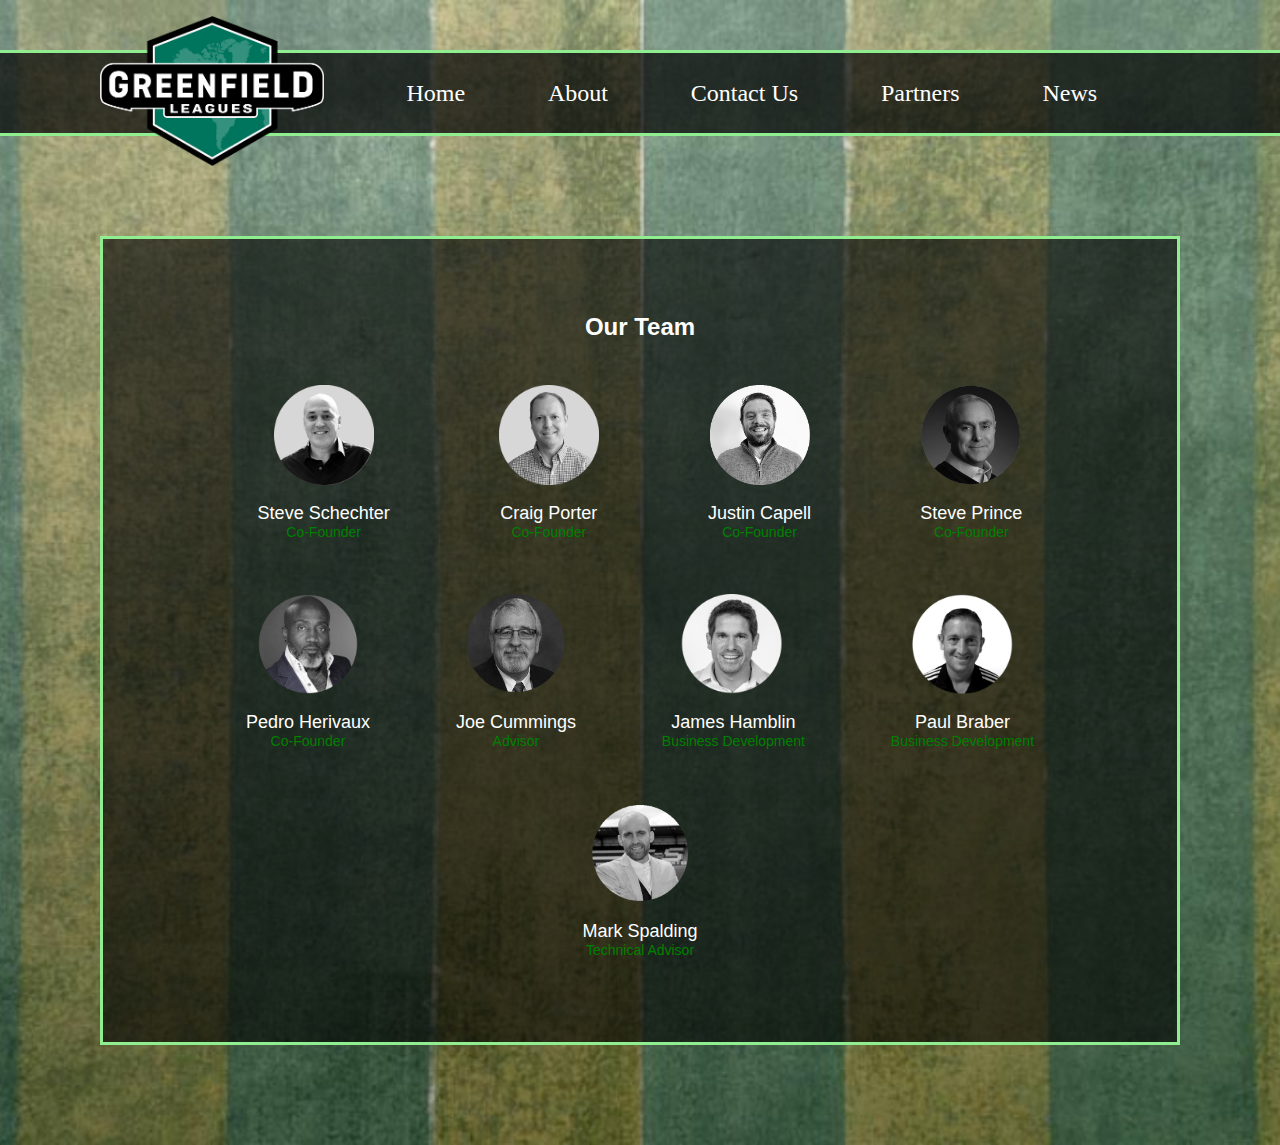
==== about.html @ 514cbef9 "about us page" ====
<!DOCTYPE html>
<html lang="en">
<head>
    <meta charset="UTF-8">
    <meta name="viewport" content="width=device-width, initial-scale=1.0">
    <title>Greenfield LLC</title>
    <link rel="stylesheet" href="assets/main.css">
</head>
<body>
    <div class="nav">
        <div class="image">
            <img src="assets/logo.png">
        </div>
        <div class="tabs">
            <p><a href="index.html">Home</a></p>
            <p><a href="about.html">About</a></p>
            <p><a>Contact Us</a></p>
            <p><a>Partners</a></p>
            <p><a>News</a></p>
        </div>
    </div>
    <div class="container">
        <div class="content">
            <p>Our Team</p>
            <div class="team">
                <div class="person">
                    <img src="assets/Steve.png">
                    <p class="name">Steve Schechter</p>
                    <p class="title">Co-Founder</p>
                </div>
                <div class="person">
                    <img src="assets/craigp.png">
                    <p class="name">Craig Porter</p>
                    <p class="title">Co-Founder</p>
                </div>
                <div class="person">
                    <img src="assets/JC.png">
                    <p class="name">Justin Capell</p>
                    <p class="title">Co-Founder</p>
                </div>
                <div class="person">
                    <img src="assets/steveprince.png">
                    <p class="name">Steve Prince</p>
                    <p class="title">Co-Founder</p>
                </div>
                <div class="person">
                    <img src="assets/pedro.png">
                    <p class="name">Pedro Herivaux</p>
                    <p class="title">Co-Founder</p>
                </div>
                <div class="person">
                    <img src="assets/joe-cummings.png">
                    <p class="name">Joe Cummings</p>
                    <p class="title">Advisor</p>
                </div>
                <div class="person">
                    <img src="assets/hamblin1.png">
                    <p class="name">James Hamblin</p>
                    <p class="title">Business Development</p>
                </div>
                <div class="person">
                    <img src="assets/PAUL-BABER.png">
                    <p class="name">Paul Braber</p>
                    <p class="title">Business Development</p>
                </div>
                <div class="person">
                    <img src="assets/spalding.png">
                    <p class="name">Mark Spalding</p>
                    <p class="title">Technical Advisor</p>
                </div>
            </div>
        </div>
    </div>
</body>
</html>
---- assets/main.css ----
body {
    margin: 0;
    background-image: url('background.jpg');
    background-position: center;
    background-size: cover;
}

.nav img {
    height: 150px;
}

.nav {
    display: flex;
    margin-top: 50px;
    border-top: 3px solid lightgreen;
    border-bottom: 3px solid lightgreen;
    background-color: rgba(0, 0, 0, .7);
    color: white;
    align-items: center;
    padding: 0px 100px;
    max-height: 80px;
}

.nav .tabs {
    display: flex;
    justify-content: space-evenly;
    width: 100%;
    font-size: 24px;
}

.nav .tabs p a {
    cursor: pointer;
    color: white;
    text-decoration: none;
}

.nav .tabs p a:hover {
    text-decoration: underline;
}

.container {
    padding: 0 100px 100px 100px;
}

.content {
    border: 3px solid lightgreen;
    margin: auto;
    margin-top: 100px;
    background-color:rgba(0, 0, 0, .6);
    padding: 50px 100px;
}

.content p {
    color: white;
    font-size: 24px;
    text-align: center;
    font-weight: bold;
    font-family: Arial, Helvetica, sans-serif;
}

.leagues {
    display: flex;
    justify-content: space-evenly;
    flex-wrap: wrap;
    margin-top: 50px;
}

.leagues div.league {
    display: flex;
    flex-direction: column;
    justify-content: center;
    align-items: center;
}

div.league a {
    color: white;
    margin-top: 20px;
    font-family: Arial, Helvetica, sans-serif;
    font-weight: 100;
}

div.league a:hover {
    font-weight: bold;
}

.leagues img.league {
    height: 150px;
}

/* ABOUT US */

.team {
    display: flex;
    justify-content: space-around;
    flex-wrap: wrap;
}

.team .person {
    display: flex;
    flex-direction: column;
    align-items: center;
    margin: 20px 40px;
}

.team .person img {
    height: 100px;
}

.team .person p.name {
    font-size: 18px;
    font-weight: lighter;
    margin-bottom: 0;
}

.team .person p.title {
    font-size: 14px;
    font-weight: lighter;
    color: green;
    margin-top: 0;
}
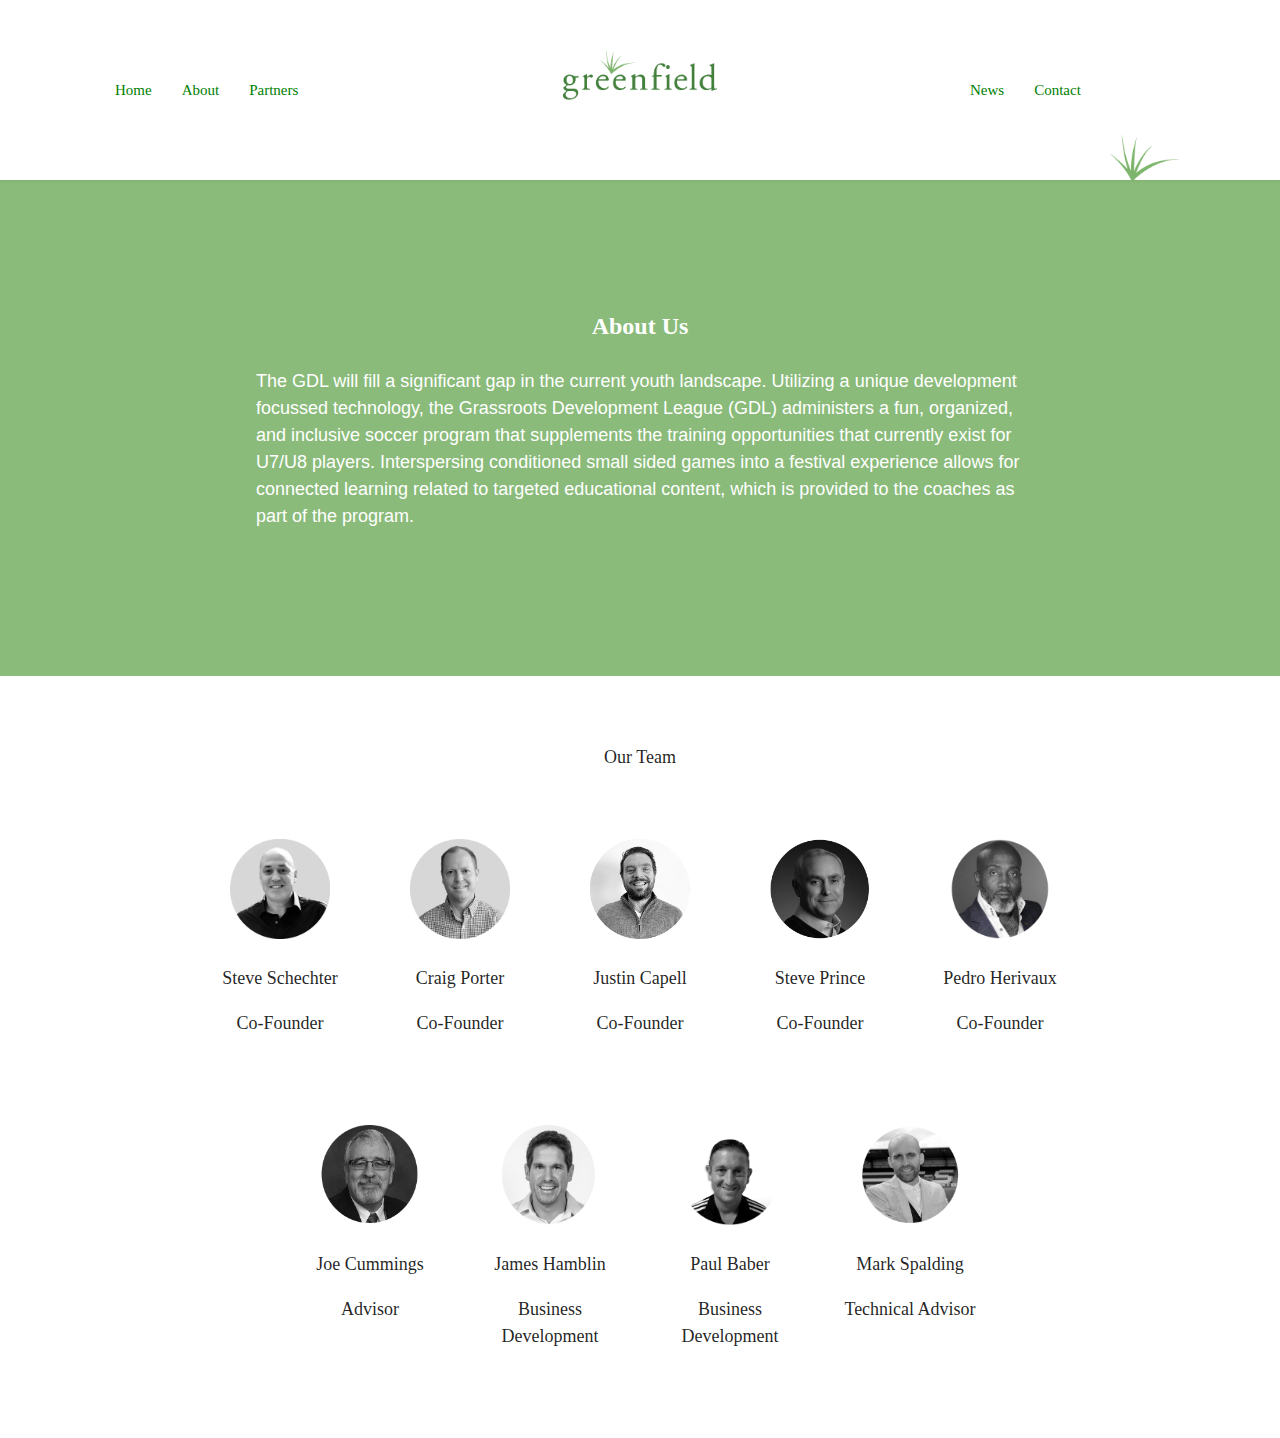
==== commit 05d24225: "start of about us page" ====
--- a/about.html
+++ b/about.html
@@ -5,71 +5,103 @@
     <meta name="viewport" content="width=device-width, initial-scale=1.0">
     <title>Greenfield LLC</title>
     <link rel="stylesheet" href="assets/main.css">
+    <link rel="stylesheet" href="https://cdnjs.cloudflare.com/ajax/libs/font-awesome/4.7.0/css/font-awesome.min.css">
+    <link rel="stylesheet" href="https://cdnjs.cloudflare.com/ajax/libs/materialize/1.0.0/css/materialize.min.css">
 </head>
 <body>
-    <div class="nav">
-        <div class="image">
-            <img src="assets/logo.png">
+
+    <nav class="nav">
+        <div class="nav-wrapper">
+            <ul class="left hide-on-med-and-down">
+                <li><a href="#">Home</a></li>
+                <li><a href="about.html">About</a></li>
+                <li><a href="#">Partners</a></li>
+            </ul>
+            <a href="#" class="brand-logo center"><img src="assets/greenfield.png"></a>
+            <a href="#" data-target="mobile-demo" class="sidenav-trigger"><i class="fa fa-bars"></i></a>
+            <ul class="right hide-on-med-and-down">
+                <li><a href="#">News</a></li>
+                <li><a href="#">Contact</a></li>
+                <img src="assets/grass.png" alt="" class="grass">
+            </ul>
         </div>
-        <div class="tabs">
-            <p><a href="index.html">Home</a></p>
-            <p><a href="about.html">About</a></p>
-            <p><a>Contact Us</a></p>
-            <p><a>Partners</a></p>
-            <p><a>News</a></p>
+    </nav>
+
+    <ul class="sidenav" id="mobile-demo">
+        <li><a href="#">Home</a></li>
+        <li><a href="#">About</a></li>
+        <li><a href="#">Partners</a></li>
+        <li><a href="#">News</a></li>
+        <li><a href="#">Contact</a></li>
+    </ul>
+
+    <div class="aboutus">
+        <div class="description">
+            <p class="title">About Us</p>
+            <p class="paragraph">The GDL will fill a significant gap in the current youth landscape. Utilizing a unique development focussed technology, the Grassroots Development League (GDL) administers a fun, organized, and inclusive soccer program that supplements the training opportunities that currently exist for U7/U8 players. Interspersing conditioned small sided games into a festival experience allows for connected learning related to targeted educational content, which is provided to the coaches as part of the program. </p>
         </div>
-    </div>
-    <div class="container">
-        <div class="content">
-            <p>Our Team</p>
-            <div class="team">
-                <div class="person">
-                    <img src="assets/Steve.png">
+        <div class="team">
+            <div class="heads row">
+                <p>Our Team</p>
+                <div class="head col s12 m4 l2 offset-l1">
+                    <img src="assets/Steve.png" alt="">
                     <p class="name">Steve Schechter</p>
                     <p class="title">Co-Founder</p>
                 </div>
-                <div class="person">
-                    <img src="assets/craigp.png">
+                <div class="head col s12 m4 l2">
+                    <img src="assets/craigp.png" alt="">
                     <p class="name">Craig Porter</p>
                     <p class="title">Co-Founder</p>
                 </div>
-                <div class="person">
-                    <img src="assets/JC.png">
+                <div class="head col s12 m4 l2">
+                    <img src="assets/JC.png" alt="">
                     <p class="name">Justin Capell</p>
                     <p class="title">Co-Founder</p>
                 </div>
-                <div class="person">
-                    <img src="assets/steveprince.png">
+                <div class="head col s12 m4 l2">
+                    <img src="assets/steveprince.png" alt="">
                     <p class="name">Steve Prince</p>
                     <p class="title">Co-Founder</p>
                 </div>
-                <div class="person">
-                    <img src="assets/pedro.png">
+                <div class="head col s12 m4 l2">
+                    <img src="assets/pedro.png" alt="">
                     <p class="name">Pedro Herivaux</p>
                     <p class="title">Co-Founder</p>
                 </div>
-                <div class="person">
-                    <img src="assets/joe-cummings.png">
+            </div>
+            <div class="heads row">
+                <div class="head col s12 m4 l2 offset-l2">
+                    <img src="assets/joe-cummings.png" alt="">
                     <p class="name">Joe Cummings</p>
                     <p class="title">Advisor</p>
                 </div>
-                <div class="person">
-                    <img src="assets/hamblin1.png">
+                <div class="head col s12 m4 l2">
+                    <img src="assets/hamblin1.png" alt="">
                     <p class="name">James Hamblin</p>
                     <p class="title">Business Development</p>
                 </div>
-                <div class="person">
-                    <img src="assets/PAUL-BABER.png">
-                    <p class="name">Paul Braber</p>
+                <div class="head col s12 m4 l2">
+                    <img src="assets/PAUL-BABER.png" alt="">
+                    <p class="name">Paul Baber</p>
                     <p class="title">Business Development</p>
                 </div>
-                <div class="person">
-                    <img src="assets/spalding.png">
+                <div class="head col s12 m4 l2">
+                    <img src="assets/spalding.png" alt="">
                     <p class="name">Mark Spalding</p>
                     <p class="title">Technical Advisor</p>
                 </div>
             </div>
         </div>
     </div>
+
+    <script src="https://cdnjs.cloudflare.com/ajax/libs/materialize/1.0.0/js/materialize.min.js">  </script>
+    <script>
+        document.addEventListener('DOMContentLoaded', function() {
+            console.log("sup");
+            var elems = document.querySelectorAll('.sidenav');
+            var instances = M.Sidenav.init(elems);
+        });
+    </script>
+
 </body>
 </html>--- a/assets/main.css
+++ b/assets/main.css
@@ -1,61 +1,75 @@
 body {
     margin: 0;
-    background-image: url('background.jpg');
-    background-position: center;
-    background-size: cover;
+    font-family: 'Times New Roman', Times, serif;
+    font-size: 18px;
 }
 
-.nav img {
-    height: 150px;
+/* NAVIGATION */
+
+nav.nav {
+    height: 20vh;
+    line-height: 20vh;
 }
 
-.nav {
-    display: flex;
-    margin-top: 50px;
-    border-top: 3px solid lightgreen;
-    border-bottom: 3px solid lightgreen;
-    background-color: rgba(0, 0, 0, .7);
-    color: white;
-    align-items: center;
-    padding: 0px 100px;
-    max-height: 80px;
+nav.nav a.sidenav-trigger i {
+    line-height: 20vh;
+    font-size: 24px;
+    color: green;
 }
 
-.nav .tabs {
-    display: flex;
-    justify-content: space-evenly;
-    width: 100%;
-    font-size: 24px;
+nav .nav-wrapper {
+    background-color: white;
+    padding: 0 100px;
 }
 
-.nav .tabs p a {
-    cursor: pointer;
-    color: white;
-    text-decoration: none;
+@media only screen and (max-width: 600px) {
+    nav .nav-wrapper {
+      padding: 0;
+    }
+
+    nav .brand-logo img {
+        height: 30px;
+    }
 }
 
-.nav .tabs p a:hover {
-    text-decoration: underline;
+nav ul {
+    color: green;
 }
 
-.container {
-    padding: 0 100px 100px 100px;
+nav ul.right a, nav ul.left a {
+    color: green;
+}
+
+.right, .left {
+    min-width: 225px;
+}
+
+nav img {
+    height: 50px;
+}
+
+.grass {
+    height: 5vh;
+    margin-top: 15vh;
+}
+
+/* MAIN */
+
+.main {
+    background: linear-gradient(#88B04B, #006934);
+    min-height: 80vh;
+    padding: 50px;
+    box-sizing: border-box;
 }
 
 .content {
-    border: 3px solid lightgreen;
-    margin: auto;
-    margin-top: 100px;
-    background-color:rgba(0, 0, 0, .6);
-    padding: 50px 100px;
+    text-align: center;
+    margin-top: 50px;
 }
 
 .content p {
     color: white;
     font-size: 24px;
-    text-align: center;
-    font-weight: bold;
-    font-family: Arial, Helvetica, sans-serif;
 }
 
 .leagues {
@@ -70,12 +84,12 @@
     flex-direction: column;
     justify-content: center;
     align-items: center;
+    margin: 0 20px 50px 20px;
 }
 
 div.league a {
     color: white;
     margin-top: 20px;
-    font-family: Arial, Helvetica, sans-serif;
     font-weight: 100;
 }
 
@@ -86,6 +100,9 @@
 .leagues img.league {
     height: 150px;
 }
+
+
+
 
 /* ABOUT US */
 
@@ -100,6 +117,7 @@
     flex-direction: column;
     align-items: center;
     margin: 20px 40px;
+    min-width: 150px;
 }
 
 .team .person img {
@@ -117,4 +135,46 @@
     font-weight: lighter;
     color: green;
     margin-top: 0;
+}
+
+/* ABOUT US */
+
+.aboutus .description {
+    background-color: rgba(125,180,108,0.9);
+    color: white;
+    padding: 10% 20%;
+    min-height: 50vh;
+    box-sizing: border-box;
+}
+
+.aboutus .description p {
+    margin-top: 0;
+}
+
+.aboutus .description p.title {
+    text-align: center;
+    font-size: 24px;
+    font-weight: bold;
+}
+
+.aboutus .description p.paragraph {
+    font-family: Arial, Helvetica, sans-serif;
+}
+
+.aboutus .team {
+    padding: 50px 100px;
+    text-align: center;
+}
+
+.aboutus .team .heads {
+    width: 100%;
+}
+
+.aboutus .heads .head {
+    margin-top: 50px;
+}
+
+.aboutus .heads .head img {
+    height: 100px;
+    width: 100px;
 }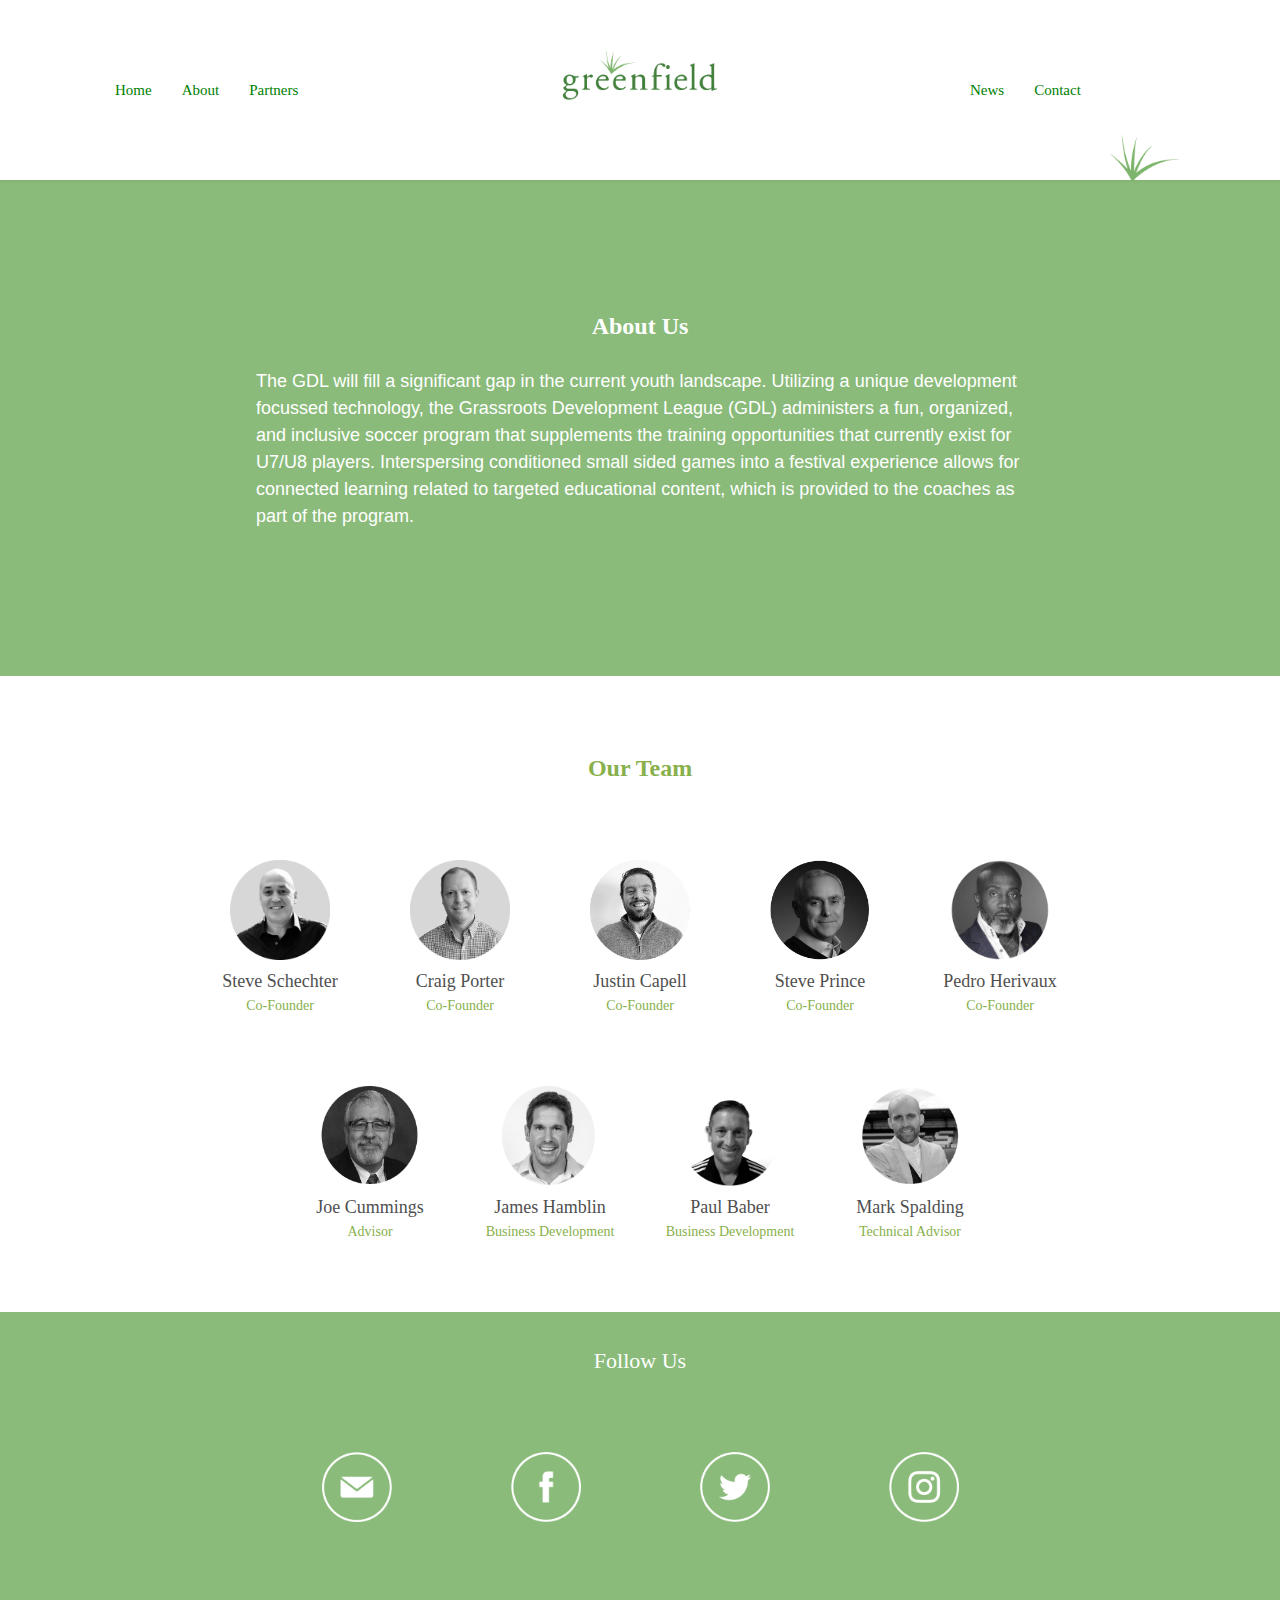
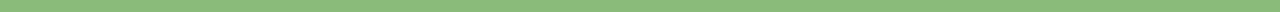
==== commit 8bf92e46: "aboutus page" ====
--- a/about.html
+++ b/about.html
@@ -13,11 +13,11 @@
     <nav class="nav">
         <div class="nav-wrapper">
             <ul class="left hide-on-med-and-down">
-                <li><a href="#">Home</a></li>
+                <li><a href="index.html">Home</a></li>
                 <li><a href="about.html">About</a></li>
                 <li><a href="#">Partners</a></li>
             </ul>
-            <a href="#" class="brand-logo center"><img src="assets/greenfield.png"></a>
+            <a href="index.html" class="brand-logo center"><img src="assets/greenfield.png"></a>
             <a href="#" data-target="mobile-demo" class="sidenav-trigger"><i class="fa fa-bars"></i></a>
             <ul class="right hide-on-med-and-down">
                 <li><a href="#">News</a></li>
@@ -42,7 +42,7 @@
         </div>
         <div class="team">
             <div class="heads row">
-                <p>Our Team</p>
+                <p class="header">Our Team</p>
                 <div class="head col s12 m4 l2 offset-l1">
                     <img src="assets/Steve.png" alt="">
                     <p class="name">Steve Schechter</p>
@@ -91,8 +91,77 @@
                     <p class="title">Technical Advisor</p>
                 </div>
             </div>
+            <div class="heads row mobile">
+                <div class="head col s12 m6">
+                    <img src="assets/Steve.png" alt="">
+                    <p class="name">Steve Schechter</p>
+                    <p class="title">Co-Founder</p>
+                </div>
+                <div class="head col s12 m6">
+                    <img src="assets/craigp.png" alt="">
+                    <p class="name">Craig Porter</p>
+                    <p class="title">Co-Founder</p>
+                </div>
+                <div class="head col s12 m6">
+                    <img src="assets/JC.png" alt="">
+                    <p class="name">Justin Capell</p>
+                    <p class="title">Co-Founder</p>
+                </div>
+                <div class="head col s12 m6">
+                    <img src="assets/steveprince.png" alt="">
+                    <p class="name">Steve Prince</p>
+                    <p class="title">Co-Founder</p>
+                </div>
+                <div class="head col s12 m6">
+                    <img src="assets/pedro.png" alt="">
+                    <p class="name">Pedro Herivaux</p>
+                    <p class="title">Co-Founder</p>
+                </div>
+                <div class="head col s12 m6">
+                    <img src="assets/joe-cummings.png" alt="">
+                    <p class="name">Joe Cummings</p>
+                    <p class="title">Advisor</p>
+                </div>
+                <div class="head col s12 m6">
+                    <img src="assets/hamblin1.png" alt="">
+                    <p class="name">James Hamblin</p>
+                    <p class="title">Business Development</p>
+                </div>
+                <div class="head col s12 m6">
+                    <img src="assets/PAUL-BABER.png" alt="">
+                    <p class="name">Paul Baber</p>
+                    <p class="title">Business Development</p>
+                </div>
+                <div class="head col s12 m6 offset-m3">
+                    <img src="assets/spalding.png" alt="">
+                    <p class="name">Mark Spalding</p>
+                    <p class="title">Technical Advisor</p>
+                </div>
+            </div>
         </div>
     </div>
+
+    <div class="footer">
+        <p>Follow Us</p>
+        <div class="row">
+            <div class="col s12 m6 l3">
+                <a href=""><img src="assets/email.png" alt=""></a>
+            </div>
+            <div class="col s12 m6 l3">
+                <a href=""><img src="assets/facebook.png" alt=""></a>
+            </div>
+            <div class="col s12 m6 l3">
+                <a href=""><img src="assets/twitter.png" alt=""></a>
+            </div>
+            <div class="col s12 m6 l3">
+                <a href=""><img src="assets/instagram.png" alt=""></a>
+            </div>
+        </div>
+
+    </div>
+
+
+
 
     <script src="https://cdnjs.cloudflare.com/ajax/libs/materialize/1.0.0/js/materialize.min.js">  </script>
     <script>
--- a/assets/main.css
+++ b/assets/main.css
@@ -170,11 +170,71 @@
     width: 100%;
 }
 
+.aboutus .team .heads.mobile {
+    display: none;
+}
+
+@media only screen and (max-width: 1000px) {
+    .aboutus .team .heads.mobile {
+        display: block;
+    }    
+
+    .aboutus .team .heads {
+        display: none;
+    }
+}
+
 .aboutus .heads .head {
     margin-top: 50px;
+}
+
+.aboutus .heads .head p {
+    margin: 0;
+}
+
+.aboutus .heads .head p.title {
+    font-size: 14px;
+    color: #88B04B;
+}
+
+.aboutus .heads .head p.name {
+    color: #4F4F4F;
 }
 
 .aboutus .heads .head img {
     height: 100px;
     width: 100px;
+}
+
+.aboutus .team p.header {
+    font-size: 24px;
+    font-weight: bold;
+    color:#88B04B;
+}
+
+/* FOOTER */
+.footer {
+    background-color: rgba(125,180,108,0.9);
+    min-height: 300px;
+    text-align: center;
+    padding: 10px;
+}
+
+.footer .row .col img {
+    height: 70px;
+    width: 70px;
+}
+
+.footer .row {
+    width: 60%;
+    margin: 50px auto;
+}
+
+.footer .row .col {
+    margin-top: 25px;
+}
+
+.footer p {
+    color: white;
+    font-size: 22px;
 }